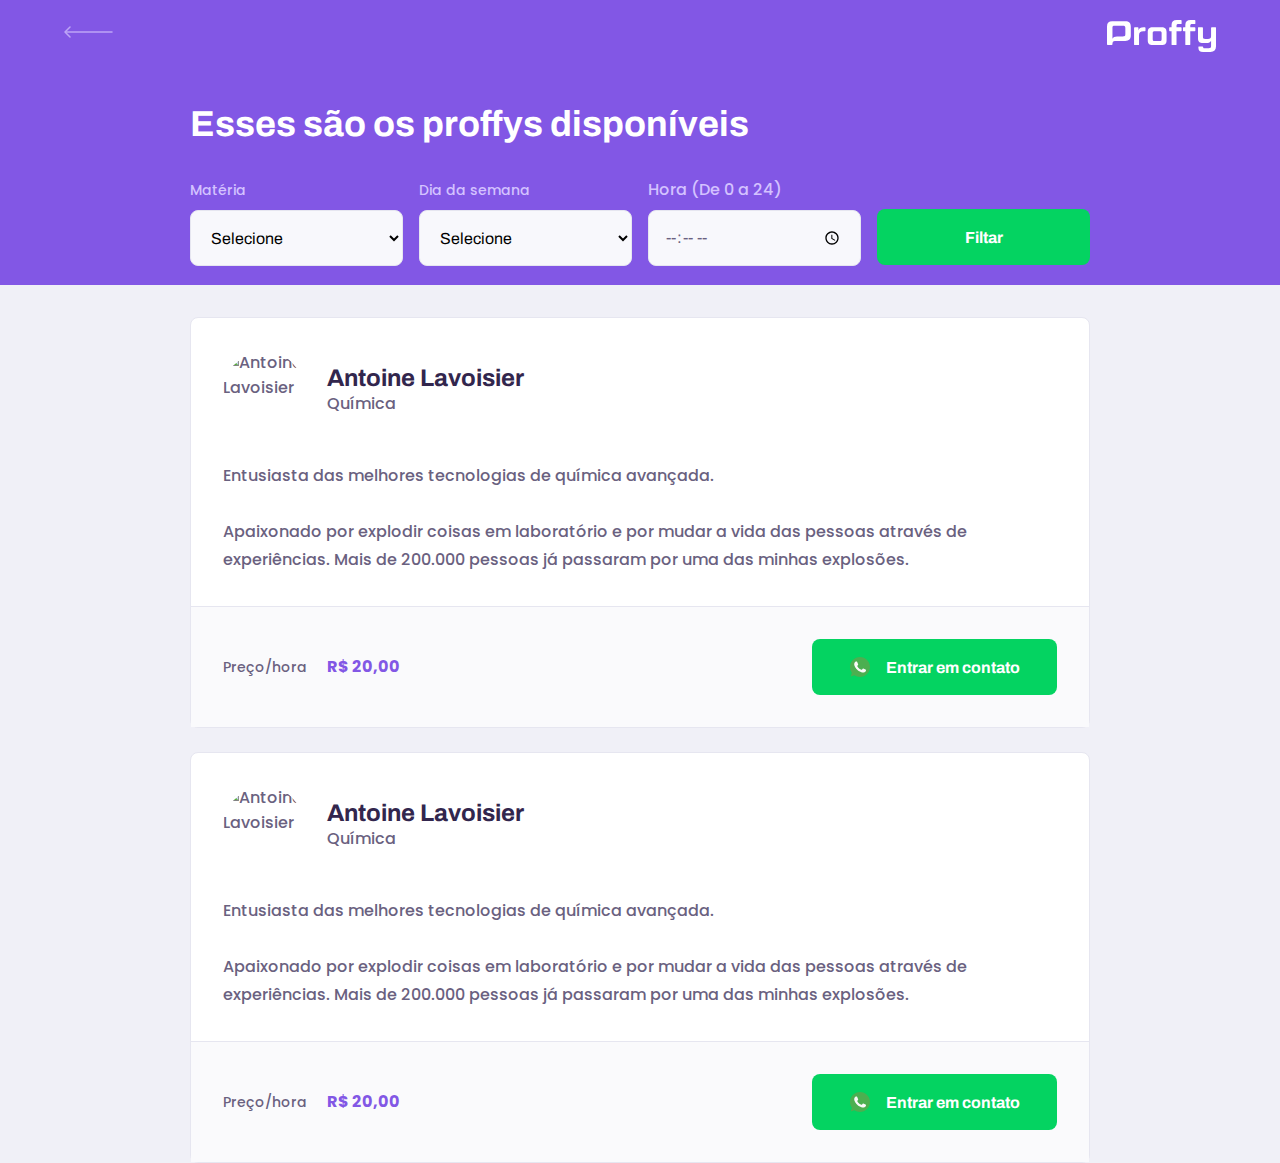
==== study.html @ 6e67a301 "Add primeiros dois dias do NLW" ====
<!DOCTYPE html>
<html lang="pt_br">
<head>
    <meta charset="UTF-8">
    <meta name="viewport" content="width=device-width, initial-scale=1.0">
    <title>Proffy</title>

    <link rel="stylesheet" href="/styles/main.css">
    <link rel="stylesheet" href="/styles/partials/page-study.css">

    <link href="https://fonts.googleapis.com/css2?family=Archivo:wght@400;700&amp;family=Poppins:wght@400;600&amp;display=swap" rel="stylesheet">

</head>
<body id="page-study">

    <div id="container">
        <header class="page-header">
            <div class="top-bar-container">
                <a href="/">
                    <img src="/images/images/icons/back.svg" alt="Voltar">
                </a>
                <img src="/images/images/logo.svg" alt="Proffy">
            </div>
            <div class="header-content">
                <strong>Esses são os proffys disponíveis</strong>
                <form id="search-teachers">
                    <div class="select-block">
                        <label for="subject">Matéria</label>
                        <select name="subject" id="subject">
                            <option value="">Selecione</option> <!-- disabled="" hidden=""-->
                            <option value="1">Artes</option>
                            <option value="2">Biologia</option>
                            <option value="3">Ciências</option>
                            <option value="4">Educação física</option>
                            <option value="5">Física</option>
                            <option value="6">Geografia</option>
                            <option value="7">História</option>
                            <option value="8">Matemática</option>
                            <option value="9">Português</option>
                            <option value="10">Química</option>
                        </select>
                    </div>
                    <div class="select-block">
                        <label for="weekday">Dia da semana</label>
                        <select name="weekday" id="weekday">
                            <option value="">Selecione</option> <!-- disabled="" hidden=""-->
                            <option value="0">Domingo</option>
                            <option value="1">Segunda-feira</option>
                            <option value="2">Terça-feira</option>
                            <option value="3">Quarta-feira</option>
                            <option value="4">Quinta-feira</option>
                            <option value="5">Sexta-feira</option>
                            <option value="6">Sábado</option>
                        </select>
                    </div>
                    <div class="input-block">
                        <label for="time">Hora (De 0 a 24)</label>
                        <input name="time" id="time" type="time">
                    </div>
                    <button type="submit">Filtar</button>
                </form>
            </div>
        </header>
        <main>
            <article class="teacher-item">
                <header>
                    <img src="https://upload.wikimedia.org/wikipedia/commons/thumb/8/85/David_-_Portrait_of_Monsieur_Lavoisier_%28cropped%29.jpg/200px-David_-_Portrait_of_Monsieur_Lavoisier_%28cropped%29.jpg" alt="Antoine Lavoisier">
                    <div>
                        <strong>Antoine Lavoisier</strong>
                        <span>Química</span>
                    </div>
                </header>

                <p>Entusiasta das melhores tecnologias de química avançada. <br><br>
                Apaixonado por explodir coisas em laboratório e por mudar a vida das pessoas através de experiências.
                Mais de 200.000 pessoas já passaram por uma das minhas explosões.
                </p>

                <footer>
                    <p>Preço/hora <strong>R$ 20,00</strong></p>
                    <button type="button">
                        <img src="/images/images/icons/whatsapp.svg" alt="whatsapp">Entrar em contato
                    </button>
                </footer>
            </article>

            <article class="teacher-item">
                <header>
                    <img src="https://upload.wikimedia.org/wikipedia/commons/thumb/8/85/David_-_Portrait_of_Monsieur_Lavoisier_%28cropped%29.jpg/200px-David_-_Portrait_of_Monsieur_Lavoisier_%28cropped%29.jpg" alt="Antoine Lavoisier">
                    <div>
                        <strong>Antoine Lavoisier</strong>
                        <span>Química</span>
                    </div>
                </header>

                <p>Entusiasta das melhores tecnologias de química avançada. <br><br>
                Apaixonado por explodir coisas em laboratório e por mudar a vida das pessoas através de experiências.
                Mais de 200.000 pessoas já passaram por uma das minhas explosões.
                </p>

                <footer>
                    <p>Preço/hora <strong>R$ 20,00</strong></p>
                    <button type="button">
                        <img src="/images/images/icons/whatsapp.svg" alt="whatsapp">Entrar em contato
                    </button>
                </footer>
            </article>
        </main>
    </div>
  
</body>
</html>
---- styles/main.css ----
:root {
 /*Var in CSS*/
--color-background: #F0F0F7;
--color-primary-lighter: #9871F5;
--color-primary-light: #916BEA;
--color-primary: #8257E5;
--color-primary-darker: #6842c2;
--color-primary-dark: #774DD6;
--color-secondary: #04D361;
--color-secondary-dark: #04BF58;
--color-title-in-primary: #FFFFFF;
--color-text-in-primary: #D4C2FF;
--color-text-title: #32264D;
--color-text-complement: #9C98A6;
--color-text-base: #6A6180;
--color-line-in-white: #E6E6F0;
--color-input-background: #F8F8FC;
--color-button-text:  #FFFFFF;
--color-box-base: #FFFFFF;
--color-box-footer: #FAFAFC;
--color-small-info: #C1BCCC;

/* Tamanho da fonte padrao: 16px - 100% - 1rem */
font-size: 60%; /* Controle de medidas rem */
}

html,
body {
    height: 100vh; 
}

body {
    background-color: var(--color-background);
    display: flex;
    align-items: center;
    justify-content: center;
}

* {
    margin: 0;
    padding: 0;
    box-sizing: border-box;
}


body,
input,
button,
textarea {
    font: 500 1.6rem Poppins;
    /*
    font-weight: 500;
    font-size: 1.6rem;
    font-family: Poppins;
    */
    color: var(--color-text-base);
}


#container {
    width: 90vw;
    max-width: 700px;
}

@media (min-width: 700px) {
    :root {
        font-size: 62.5%; /* todo 1rem eh relativo a 10px*/
    }
}

/*
#container {
    // Box model 
    border: 1px solid red;
    padding: 40px;
    margin: 60px;

    width: 300px;
    height: 300px;

}
*/
---- styles/partials/page-study.css ----
#page-study #container {
    width: 100vw;
    height: 100vh;
}

.page-header {
    background-color: var(--color-primary);

    display: flex;
    flex-direction: column;
}

.page-header .top-bar-container {
    width: 90%;
    margin: 0 auto;

    display: flex;
    align-items: center;
    justify-content: space-between;

    padding: 1.6rem 0;
}

.page-header.top-bar-container a {
    height: 3.2rem;
    transition: opacity 0.2s;
}

.page-header.top-bar-container a:hover {
    opacity: 0.5;
}

.page-header .top-bar-container img {
    height: 3.2rem;
}

.page-header .header-content {
    width: 90%;
    margin: 3.2rem auto;
}

.page-header .header-content strong {
    font: 700 3.6rem Archivo;
    line-height: 4.2rem;
    color: var(--color-title-in-primary);
}

#search-teachers {
    margin-top: 3.2rem;
}

#search-teachers label {
    color: var(--color-text-in-primary);
}

#search-teachers .select-block {
    margin-bottom: 1.4rem;
}

#search-teachers button {
    width: 100%;
    height: 5.6rem;
    background: var(--color-secondary);
    color: var(--color-button-text);
    border: 0;
    border-radius: 0.8rem;
    cursor: pointer;
    font: 700 1.6rem Archivo;
    display: flex;
    align-items: center;
    justify-content: center;
    text-decoration: none;
    transition: background 0.2s;
    margin-top: 3.2rem;
}

#search-teachers button:hover {
    background-color: var(--color-secondary-dark);
}

.select-block label,
.select-input label {
    font-size: 1.4rem;
    color: var(--color-text-complement);
}

.input-block input,
.select-block select {
    width: 100%;
    height: 5.6rem;
    margin-top: 0.8rem;
    border-radius: 0.8rem;
    background: var(--color-input-background);
    border: 1px solid var(--color-line-in-white);
    outline: 0;
    padding: 0 1.6rem;
    font: 1.6rem Archivo;
}

.input-block {
    position: relative;
}

.input-block:focus-within::after {
    content: "";

    width: calc(100% - 3.2rem);
    height: 2px;
    background: var(--color-primary-light);
    position: absolute;
    left: 1.6rem;
    bottom: 0;
}

#page-study main {
    margin: 3.2rem auto;
    width: 90%;
}

.teacher-item {
    background-color: var(--color-box-base);
    border: 1px solid var(--color-line-in-white);
    border-radius: .8rem;
    margin-top: 2.4rem;
}

.teacher-item header {
    padding: 3.2rem 2rem;
    display: flex;
    align-items: center;
}

.teacher-item header img {
    width: 8rem;
    height: 8rem;
    border-radius: 50%;
}

.teacher-item header div {
    margin-left: 2.4rem;
}

.teacher-item header div strong {
    font: 700 2.4rem Archivo;
    display: block;
    color: var(--color-text-title);
}

.teacher-item header div span {
    font-size: 1.6rem;
    display: block;
    margin-top: .4;
}

.teacher-item > p {
    padding: 0 2rem;
    font-size: 1.6rem;
    line-height: 2.8rem;
}

.teacher-item footer {
    padding: 3.2rem 2rem;
    background-color: var(--color-box-footer);
    border-top: 1px solid var(--color-line-in-white);
    margin-top: 3.2rem;

    display: flex;
    align-items: center;
    justify-content: space-between;

}

.teacher-item footer p {
    font-size: 1.4rem;
    line-height: 2.4rem;
    color: var(--color-text-complemente);
}

.teacher-item footer p strong {
    font-size: 1.6rem;
    color: var(--color-primary);
    display: block;
}

.teacher-item footer  button {
    width: 20rem;
    height: 5.6rem;
    background: var(--color-secondary);
    color: var(--color-button-text);
    border: 0;
    border-radius: 0.8rem;
    cursor: pointer;
    font: 700 1.4rem Archivo;

    display: flex;
    align-items: center;
    justify-content: space-evenly;

    text-decoration: none;

    transition: background 0.2s;
    margin-left: 1.6rem;
}

.teacher-item footer button:hover {
    background: var(--color-secondary-dark);
}

@media (min-width: 700px) {
    #page-study #container {
        max-width: 100vw;
    }

    .page-header {
        height: 285px;
    }

    .page-header.top-bar-container {
        max-width: 1100px;
    }

    .page-header .header-content {
        max-width: 900px;

        flex: 1 1;
        padding-bottom: 48px;
        display: flex;
        flex-direction: column;
    }

    .teacher-item header,
    .teacher-item footer {
        padding: 32px;
    }

    #search-teachers {
        display: grid;
        grid-template-columns: repeat(4, 1fr);
        gap: 16px   
    }

    #search-teachers .select-block {
        margin-bottom: 0;
    }
    
    #page-study main {
        max-width: 900px;
    }

    .teacher-item > p {
        padding: 0 32px;
    }

    .teacher-item footer p strong {
        display: initial;
        margin-left: 16px;
    }

    .teacher-item footer button {
        width: 245px;
        font-size: 16px;
        justify-content: center;
    }

    .teacher-item footer button img {
        margin-right: 16px;
    }


}
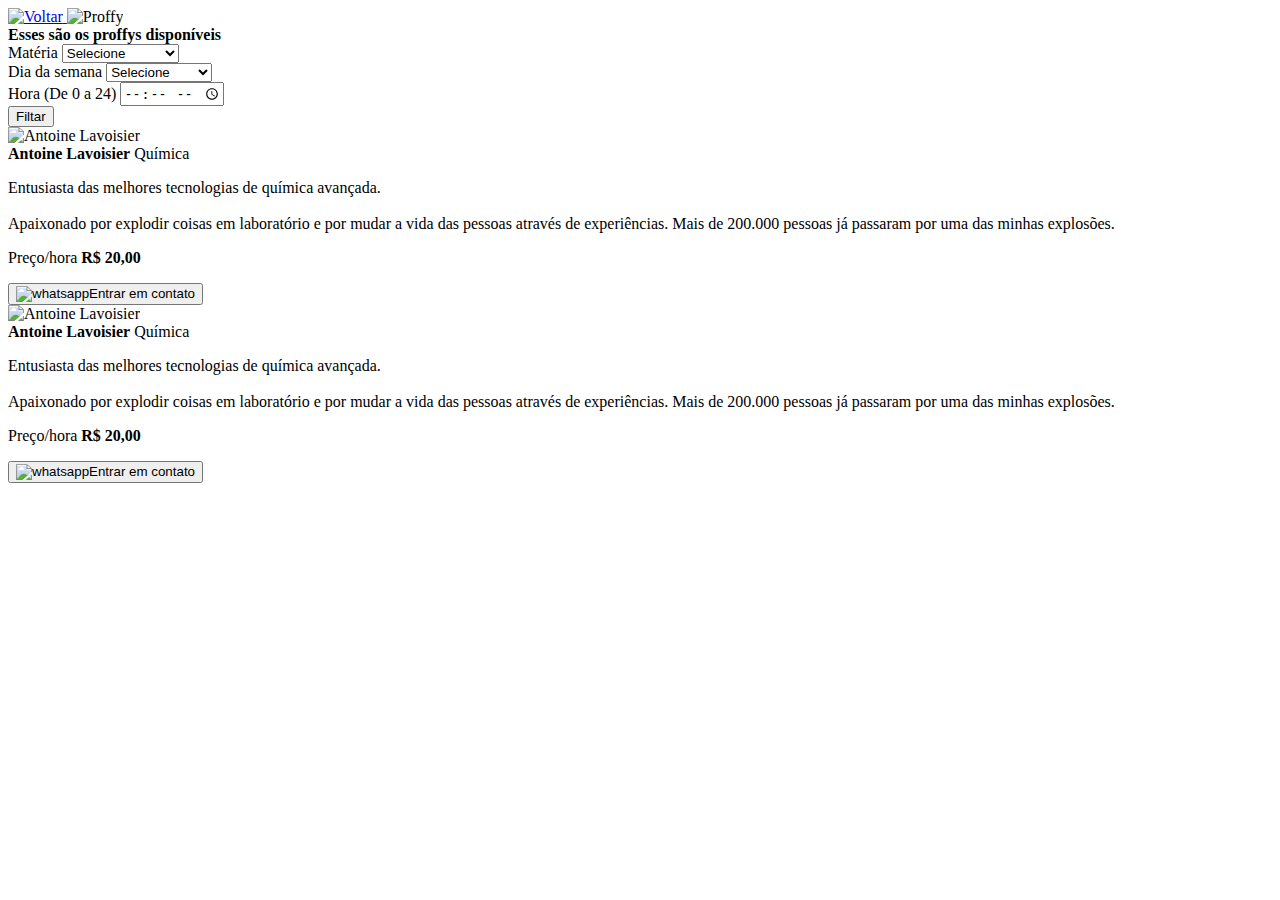
==== commit d28a5d72: "Atualizado caminho para as pastas de CSS da pagina study" ====
--- a/study.html
+++ b/study.html
@@ -5,8 +5,8 @@
     <meta name="viewport" content="width=device-width, initial-scale=1.0">
     <title>Proffy</title>
 
-    <link rel="stylesheet" href="/styles/main.css">
-    <link rel="stylesheet" href="/styles/partials/page-study.css">
+    <link rel="stylesheet" href="/NLW/styles/main.css">
+    <link rel="stylesheet" href="/NLW/styles/partials/page-study.css">
 
     <link href="https://fonts.googleapis.com/css2?family=Archivo:wght@400;700&amp;family=Poppins:wght@400;600&amp;display=swap" rel="stylesheet">
 
@@ -17,9 +17,9 @@
         <header class="page-header">
             <div class="top-bar-container">
                 <a href="/">
-                    <img src="/images/images/icons/back.svg" alt="Voltar">
+                    <img src="/NLW/images/images/icons/back.svg" alt="Voltar">
                 </a>
-                <img src="/images/images/logo.svg" alt="Proffy">
+                <img src="/NLW/images/images/logo.svg" alt="Proffy">
             </div>
             <div class="header-content">
                 <strong>Esses são os proffys disponíveis</strong>
@@ -79,7 +79,7 @@
                 <footer>
                     <p>Preço/hora <strong>R$ 20,00</strong></p>
                     <button type="button">
-                        <img src="/images/images/icons/whatsapp.svg" alt="whatsapp">Entrar em contato
+                        <img src="/NLW/images/images/icons/whatsapp.svg" alt="whatsapp">Entrar em contato
                     </button>
                 </footer>
             </article>
@@ -101,7 +101,7 @@
                 <footer>
                     <p>Preço/hora <strong>R$ 20,00</strong></p>
                     <button type="button">
-                        <img src="/images/images/icons/whatsapp.svg" alt="whatsapp">Entrar em contato
+                        <img src="/NLW/images/images/icons/whatsapp.svg" alt="whatsapp">Entrar em contato
                     </button>
                 </footer>
             </article>
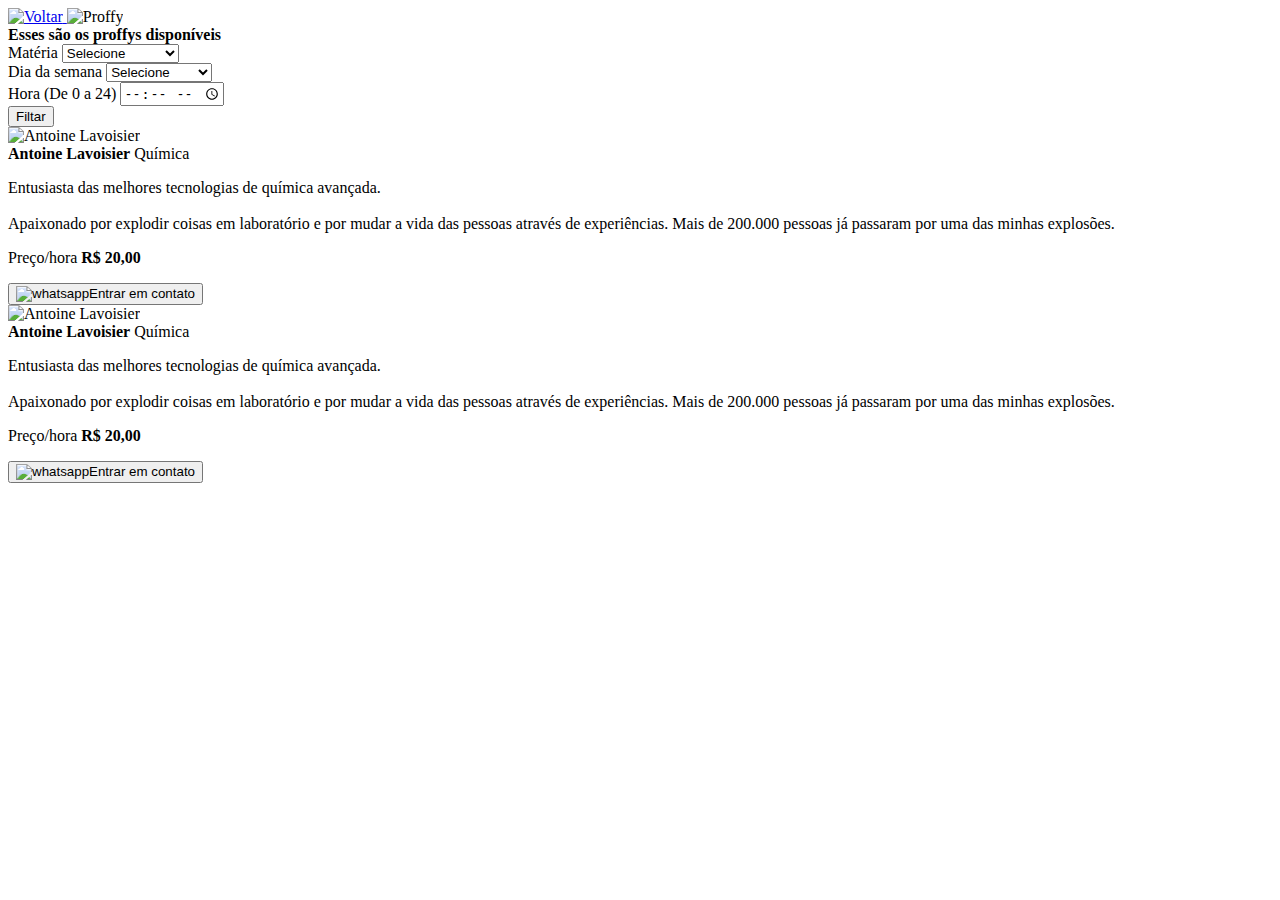
==== commit 3bf1b786: "Reorganizaçao dos arquivos" ====
--- a/study.html
+++ b/study.html
@@ -5,8 +5,9 @@
     <meta name="viewport" content="width=device-width, initial-scale=1.0">
     <title>Proffy</title>
 
-    <link rel="stylesheet" href="/NLW/styles/main.css">
-    <link rel="stylesheet" href="/NLW/styles/partials/page-study.css">
+    <link rel="stylesheet" href="/NLW2/styles/main.css">
+    <link rel="stylesheet" href="/NLW2/styles/partials/header.css">
+    <link rel="stylesheet" href="/NLW2/styles/partials/page-study.css">
 
     <link href="https://fonts.googleapis.com/css2?family=Archivo:wght@400;700&amp;family=Poppins:wght@400;600&amp;display=swap" rel="stylesheet">
 
@@ -16,10 +17,10 @@
     <div id="container">
         <header class="page-header">
             <div class="top-bar-container">
-                <a href="/">
-                    <img src="/NLW/images/images/icons/back.svg" alt="Voltar">
+                <a href="/NLW2/index.html">
+                    <img src="/NLW2/images/images/icons/back.svg" alt="Voltar">
                 </a>
-                <img src="/NLW/images/images/logo.svg" alt="Proffy">
+                <img src="/NLW2/images/images/logo.svg" alt="Proffy">
             </div>
             <div class="header-content">
                 <strong>Esses são os proffys disponíveis</strong>
@@ -79,7 +80,7 @@
                 <footer>
                     <p>Preço/hora <strong>R$ 20,00</strong></p>
                     <button type="button">
-                        <img src="/NLW/images/images/icons/whatsapp.svg" alt="whatsapp">Entrar em contato
+                        <img src="/NLW2/images/images/icons/whatsapp.svg" alt="whatsapp">Entrar em contato
                     </button>
                 </footer>
             </article>
@@ -101,7 +102,7 @@
                 <footer>
                     <p>Preço/hora <strong>R$ 20,00</strong></p>
                     <button type="button">
-                        <img src="/NLW/images/images/icons/whatsapp.svg" alt="whatsapp">Entrar em contato
+                        <img src="/NLW2/images/images/icons/whatsapp.svg" alt="whatsapp">Entrar em contato
                     </button>
                 </footer>
             </article>
